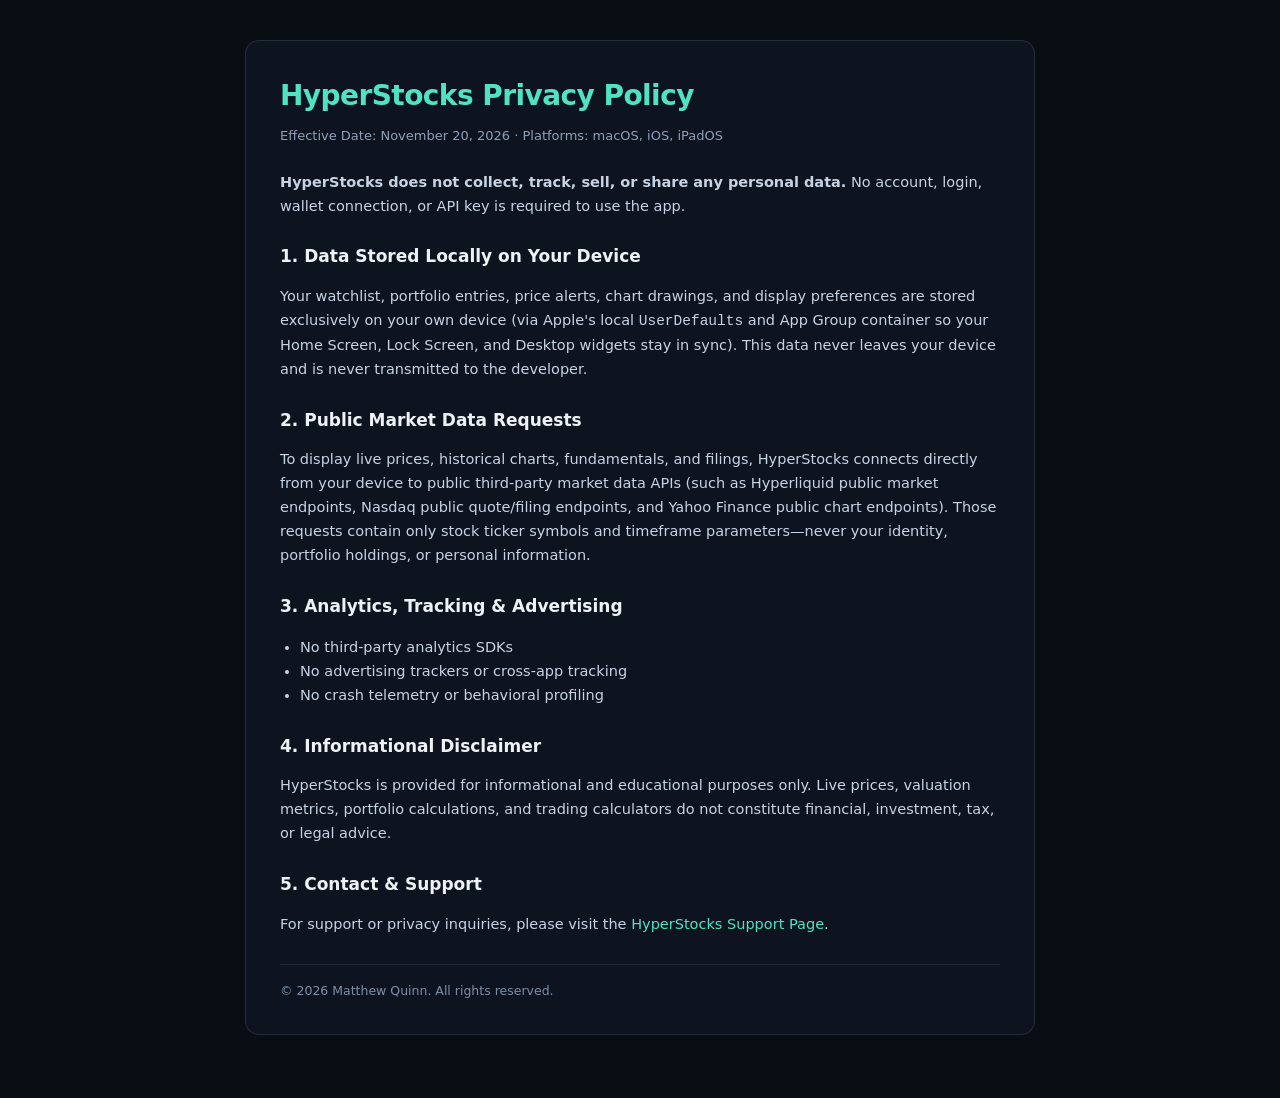
==== privacy.html @ 1368c202 "Add LinkedIn contact link to HyperStocks support page" ====
<!DOCTYPE html>
<html lang="en">
<head>
  <meta charset="UTF-8" />
  <meta name="viewport" content="width=device-width, initial-scale=1.0" />
  <title>HyperStocks — Privacy Policy</title>
  <style>
    :root { color-scheme: dark; }
    body {
      margin: 0;
      padding: 40px 20px 64px;
      background: #090d14;
      color: #e6edf5;
      font-family: -apple-system, BlinkMacSystemFont, "SF Pro Text", system-ui, sans-serif;
      line-height: 1.65;
    }
    main {
      max-width: 720px;
      margin: 0 auto;
      background: #0e141f;
      border: 1px solid rgba(148, 163, 184, 0.16);
      border-radius: 14px;
      padding: 32px 34px;
    }
    h1 { margin: 0 0 6px; font-size: 28px; letter-spacing: -0.02em; color: #50e3c2; }
    .meta { color: #8ea0b8; font-size: 13px; margin-bottom: 24px; }
    h2 { font-size: 17px; margin: 24px 0 8px; color: #eef2f7; }
    p, li { color: #c7d3e3; font-size: 14.5px; }
    ul { padding-left: 20px; }
    a { color: #50e3c2; text-decoration: none; }
    a:hover { text-decoration: underline; }
    footer { margin-top: 28px; padding-top: 16px; border-top: 1px solid rgba(148, 163, 184, 0.14); font-size: 12.5px; color: #7c8ea6; }
  </style>
</head>
<body>
  <main>
    <h1>HyperStocks Privacy Policy</h1>
    <div class="meta">Effective Date: November 20, 2026 · Platforms: macOS, iOS, iPadOS</div>

    <p><strong>HyperStocks does not collect, track, sell, or share any personal data.</strong> No account, login, wallet connection, or API key is required to use the app.</p>

    <h2>1. Data Stored Locally on Your Device</h2>
    <p>Your watchlist, portfolio entries, price alerts, chart drawings, and display preferences are stored exclusively on your own device (via Apple's local <code>UserDefaults</code> and App Group container so your Home Screen, Lock Screen, and Desktop widgets stay in sync). This data never leaves your device and is never transmitted to the developer.</p>

    <h2>2. Public Market Data Requests</h2>
    <p>To display live prices, historical charts, fundamentals, and filings, HyperStocks connects directly from your device to public third-party market data APIs (such as Hyperliquid public market endpoints, Nasdaq public quote/filing endpoints, and Yahoo Finance public chart endpoints). Those requests contain only stock ticker symbols and timeframe parameters—never your identity, portfolio holdings, or personal information.</p>

    <h2>3. Analytics, Tracking &amp; Advertising</h2>
    <ul>
      <li>No third-party analytics SDKs</li>
      <li>No advertising trackers or cross-app tracking</li>
      <li>No crash telemetry or behavioral profiling</li>
    </ul>

    <h2>4. Informational Disclaimer</h2>
    <p>HyperStocks is provided for informational and educational purposes only. Live prices, valuation metrics, portfolio calculations, and trading calculators do not constitute financial, investment, tax, or legal advice.</p>

    <h2>5. Contact &amp; Support</h2>
    <p>For support or privacy inquiries, please visit the <a href="support.html">HyperStocks Support Page</a>.</p>

    <footer>© 2026 Matthew Quinn. All rights reserved.</footer>
  </main>
</body>
</html>
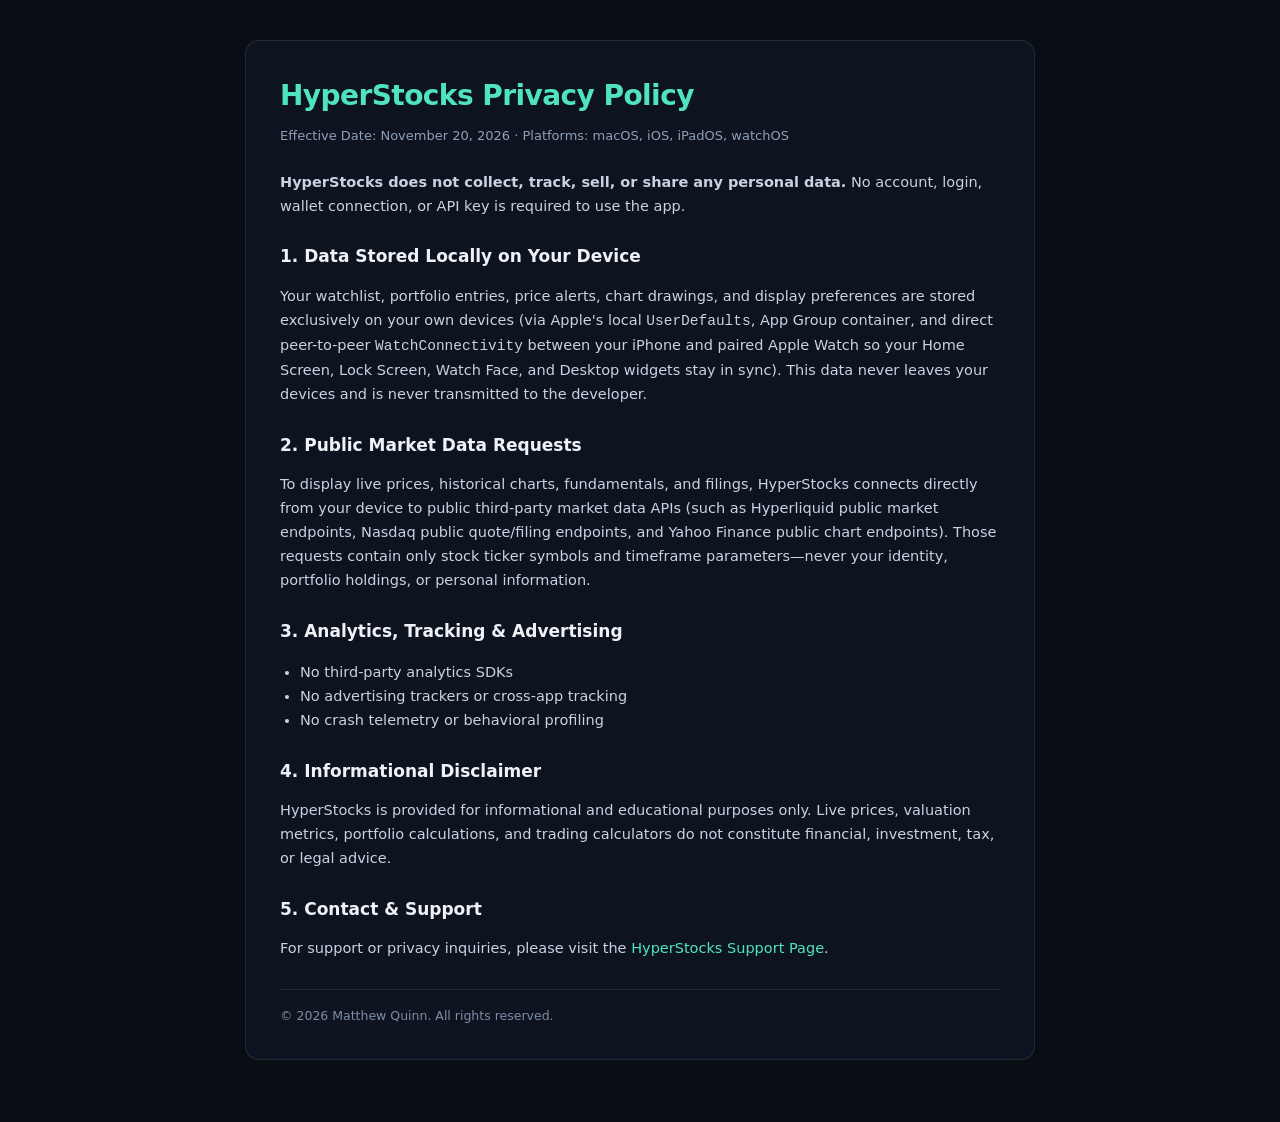
==== commit c41fc42e: "Document Apple Watch (watchOS) support in Privacy Policy" ====
--- a/privacy.html
+++ b/privacy.html
@@ -35,12 +35,12 @@
 <body>
   <main>
     <h1>HyperStocks Privacy Policy</h1>
-    <div class="meta">Effective Date: November 20, 2026 · Platforms: macOS, iOS, iPadOS</div>
+    <div class="meta">Effective Date: November 20, 2026 · Platforms: macOS, iOS, iPadOS, watchOS</div>
 
     <p><strong>HyperStocks does not collect, track, sell, or share any personal data.</strong> No account, login, wallet connection, or API key is required to use the app.</p>
 
     <h2>1. Data Stored Locally on Your Device</h2>
-    <p>Your watchlist, portfolio entries, price alerts, chart drawings, and display preferences are stored exclusively on your own device (via Apple's local <code>UserDefaults</code> and App Group container so your Home Screen, Lock Screen, and Desktop widgets stay in sync). This data never leaves your device and is never transmitted to the developer.</p>
+    <p>Your watchlist, portfolio entries, price alerts, chart drawings, and display preferences are stored exclusively on your own devices (via Apple's local <code>UserDefaults</code>, App Group container, and direct peer-to-peer <code>WatchConnectivity</code> between your iPhone and paired Apple Watch so your Home Screen, Lock Screen, Watch Face, and Desktop widgets stay in sync). This data never leaves your devices and is never transmitted to the developer.</p>
 
     <h2>2. Public Market Data Requests</h2>
     <p>To display live prices, historical charts, fundamentals, and filings, HyperStocks connects directly from your device to public third-party market data APIs (such as Hyperliquid public market endpoints, Nasdaq public quote/filing endpoints, and Yahoo Finance public chart endpoints). Those requests contain only stock ticker symbols and timeframe parameters—never your identity, portfolio holdings, or personal information.</p>
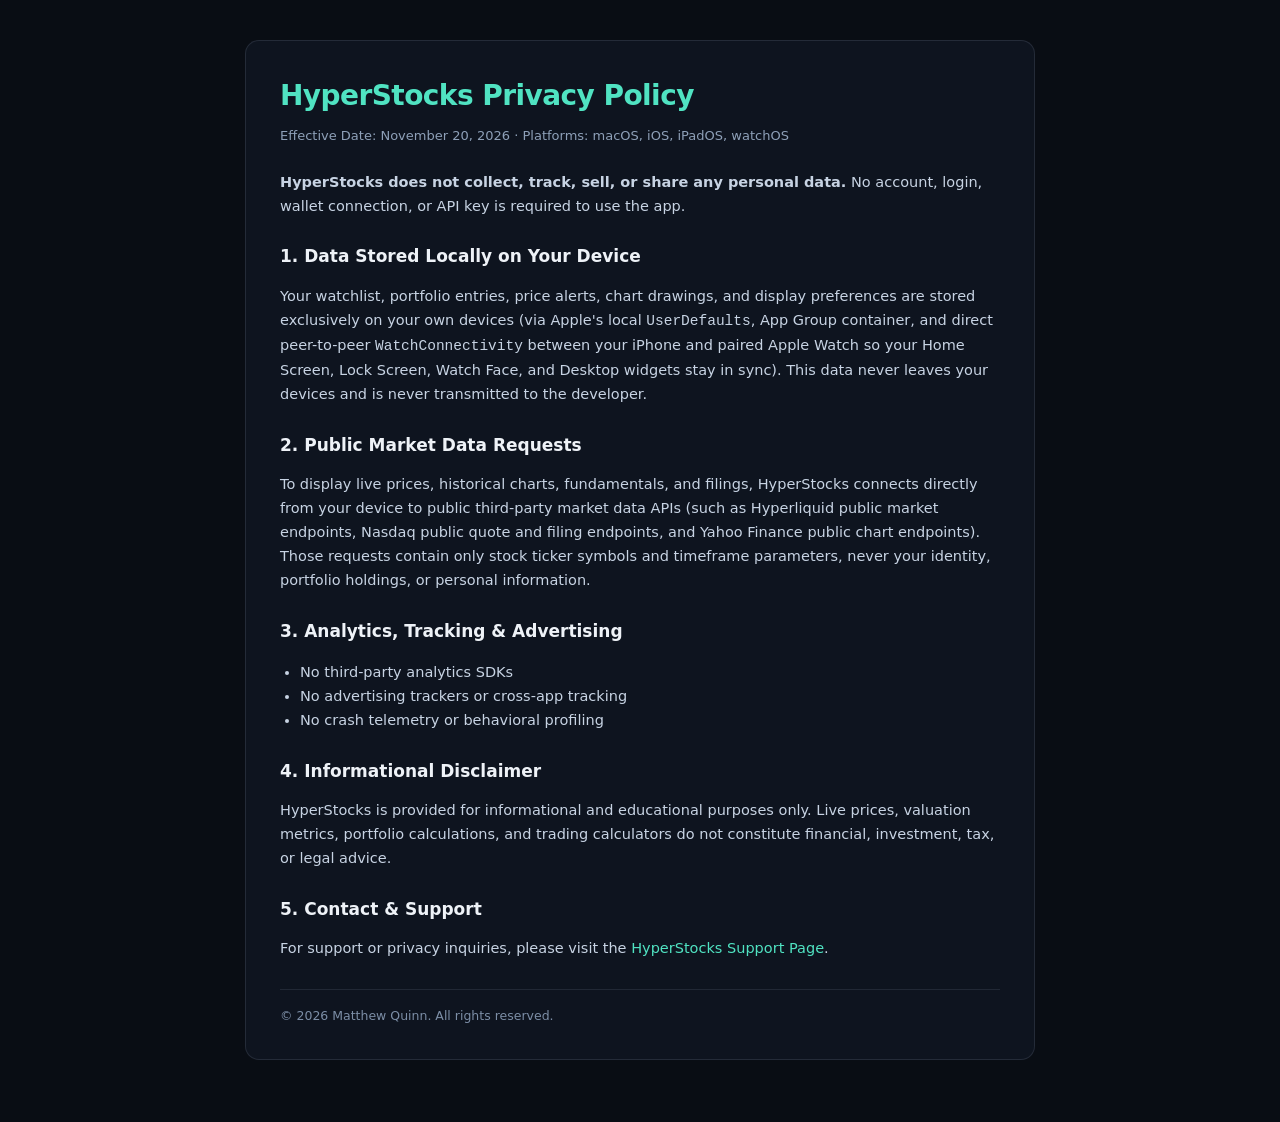
==== commit 41d72d13: "Clean punctuation and remove em dashes in Privacy Policy" ====
--- a/privacy.html
+++ b/privacy.html
@@ -3,7 +3,7 @@
 <head>
   <meta charset="UTF-8" />
   <meta name="viewport" content="width=device-width, initial-scale=1.0" />
-  <title>HyperStocks — Privacy Policy</title>
+  <title>HyperStocks Privacy Policy</title>
   <style>
     :root { color-scheme: dark; }
     body {
@@ -43,7 +43,7 @@
     <p>Your watchlist, portfolio entries, price alerts, chart drawings, and display preferences are stored exclusively on your own devices (via Apple's local <code>UserDefaults</code>, App Group container, and direct peer-to-peer <code>WatchConnectivity</code> between your iPhone and paired Apple Watch so your Home Screen, Lock Screen, Watch Face, and Desktop widgets stay in sync). This data never leaves your devices and is never transmitted to the developer.</p>
 
     <h2>2. Public Market Data Requests</h2>
-    <p>To display live prices, historical charts, fundamentals, and filings, HyperStocks connects directly from your device to public third-party market data APIs (such as Hyperliquid public market endpoints, Nasdaq public quote/filing endpoints, and Yahoo Finance public chart endpoints). Those requests contain only stock ticker symbols and timeframe parameters—never your identity, portfolio holdings, or personal information.</p>
+    <p>To display live prices, historical charts, fundamentals, and filings, HyperStocks connects directly from your device to public third-party market data APIs (such as Hyperliquid public market endpoints, Nasdaq public quote and filing endpoints, and Yahoo Finance public chart endpoints). Those requests contain only stock ticker symbols and timeframe parameters, never your identity, portfolio holdings, or personal information.</p>
 
     <h2>3. Analytics, Tracking &amp; Advertising</h2>
     <ul>
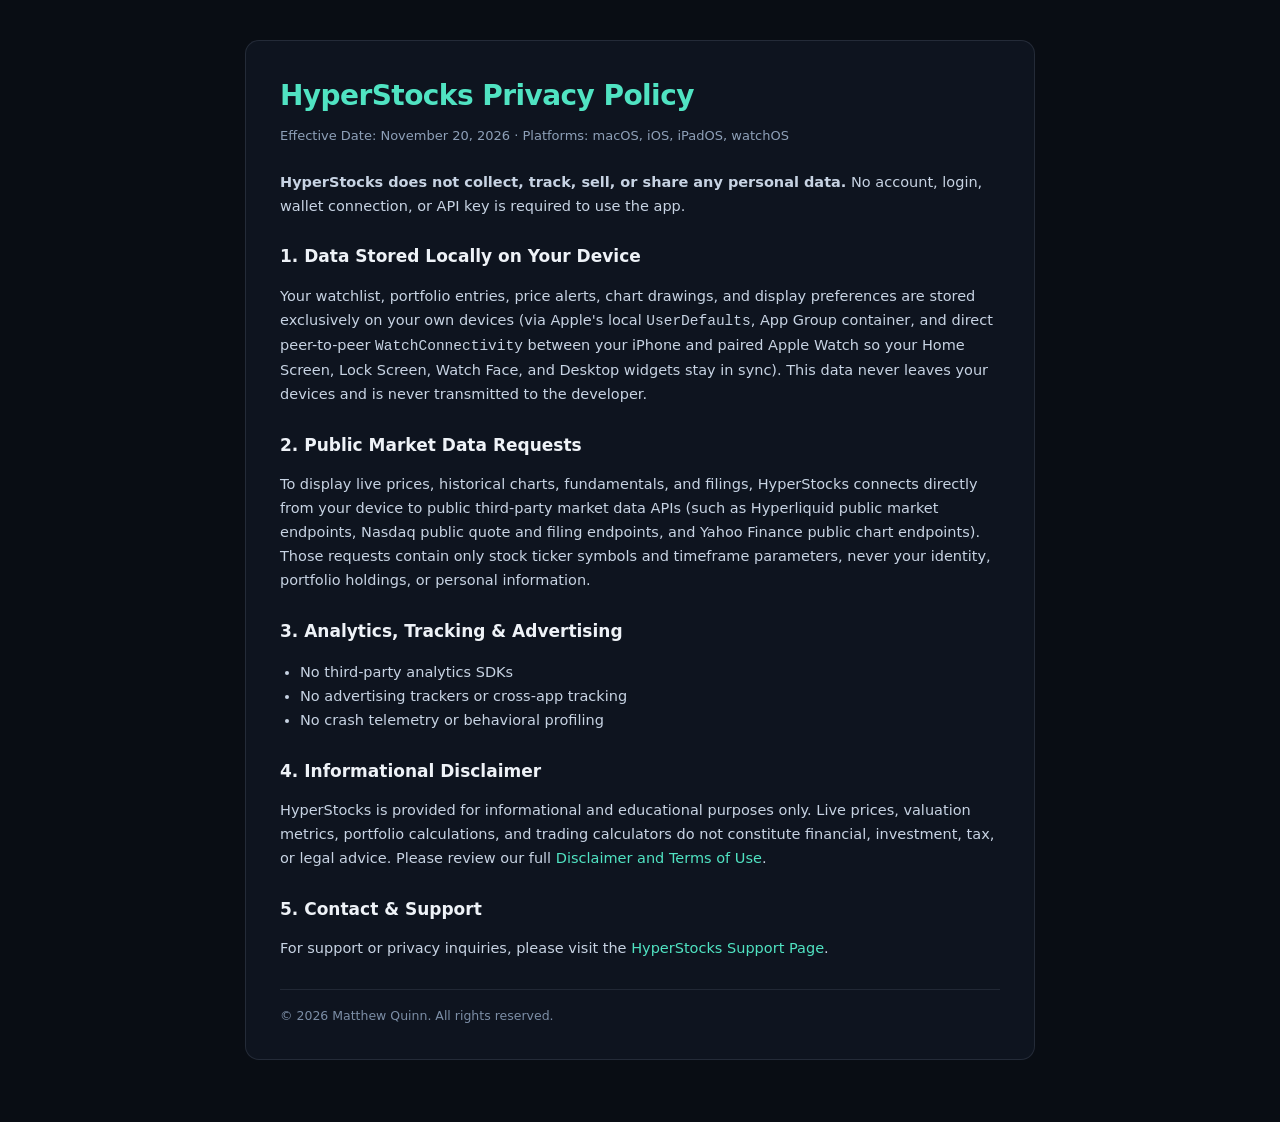
==== commit ac81aa07: "Link Disclaimer and Terms of Use from Privacy Policy" ====
--- a/privacy.html
+++ b/privacy.html
@@ -53,7 +53,7 @@
     </ul>
 
     <h2>4. Informational Disclaimer</h2>
-    <p>HyperStocks is provided for informational and educational purposes only. Live prices, valuation metrics, portfolio calculations, and trading calculators do not constitute financial, investment, tax, or legal advice.</p>
+    <p>HyperStocks is provided for informational and educational purposes only. Live prices, valuation metrics, portfolio calculations, and trading calculators do not constitute financial, investment, tax, or legal advice. Please review our full <a href="terms.html">Disclaimer and Terms of Use</a>.</p>
 
     <h2>5. Contact &amp; Support</h2>
     <p>For support or privacy inquiries, please visit the <a href="support.html">HyperStocks Support Page</a>.</p>
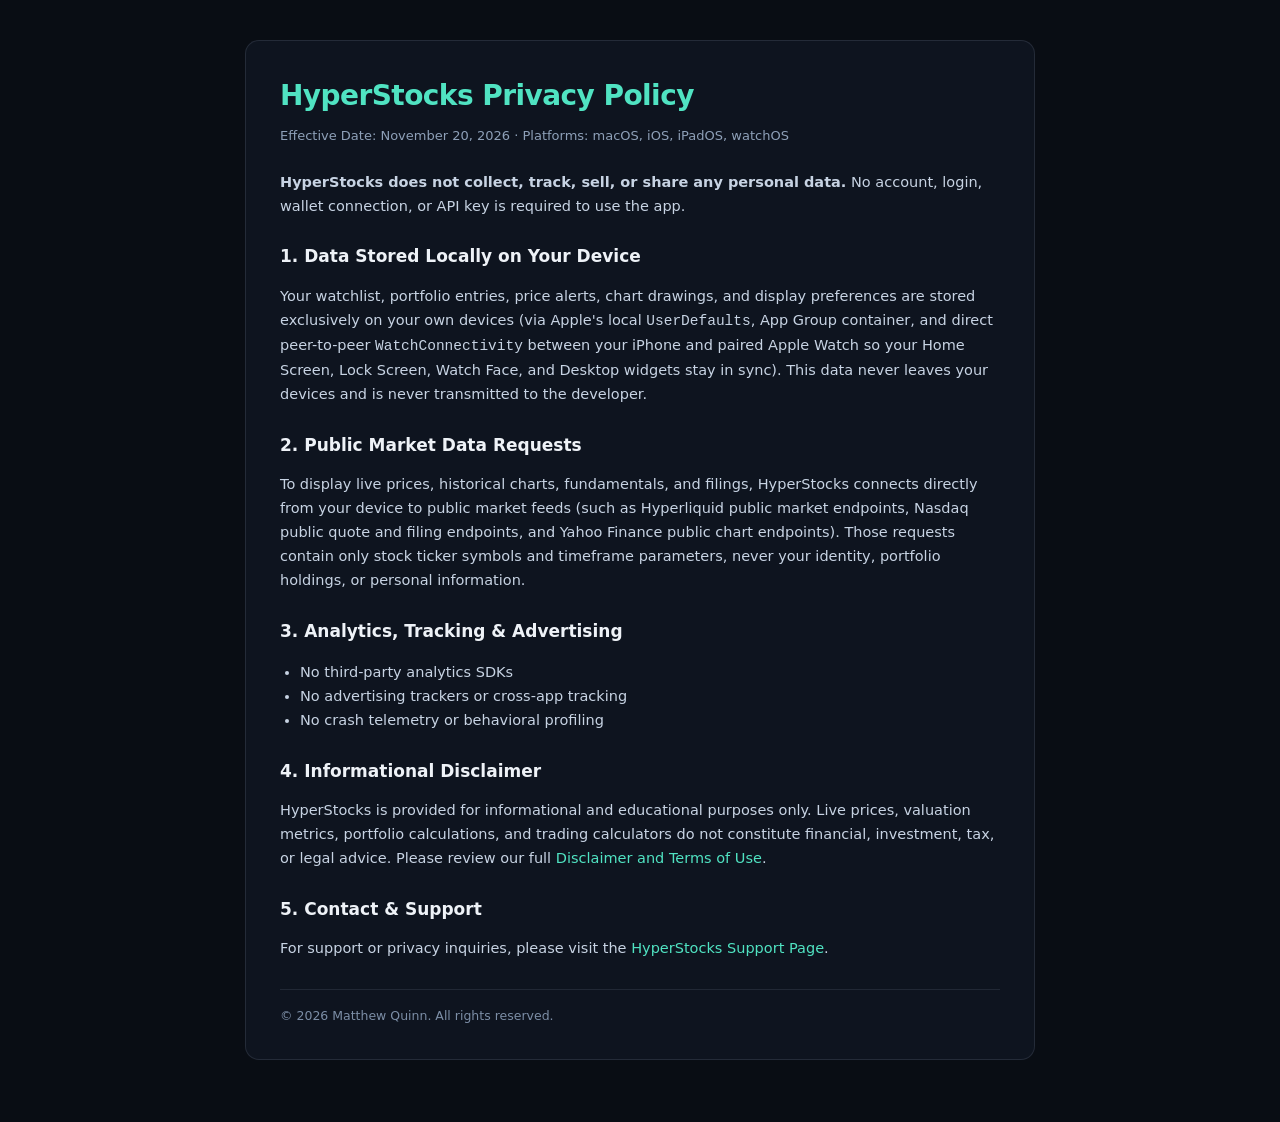
==== commit ca42c21d: "Clarify public market feeds wording in Privacy Policy" ====
--- a/privacy.html
+++ b/privacy.html
@@ -43,7 +43,7 @@
     <p>Your watchlist, portfolio entries, price alerts, chart drawings, and display preferences are stored exclusively on your own devices (via Apple's local <code>UserDefaults</code>, App Group container, and direct peer-to-peer <code>WatchConnectivity</code> between your iPhone and paired Apple Watch so your Home Screen, Lock Screen, Watch Face, and Desktop widgets stay in sync). This data never leaves your devices and is never transmitted to the developer.</p>
 
     <h2>2. Public Market Data Requests</h2>
-    <p>To display live prices, historical charts, fundamentals, and filings, HyperStocks connects directly from your device to public third-party market data APIs (such as Hyperliquid public market endpoints, Nasdaq public quote and filing endpoints, and Yahoo Finance public chart endpoints). Those requests contain only stock ticker symbols and timeframe parameters, never your identity, portfolio holdings, or personal information.</p>
+    <p>To display live prices, historical charts, fundamentals, and filings, HyperStocks connects directly from your device to public market feeds (such as Hyperliquid public market endpoints, Nasdaq public quote and filing endpoints, and Yahoo Finance public chart endpoints). Those requests contain only stock ticker symbols and timeframe parameters, never your identity, portfolio holdings, or personal information.</p>
 
     <h2>3. Analytics, Tracking &amp; Advertising</h2>
     <ul>
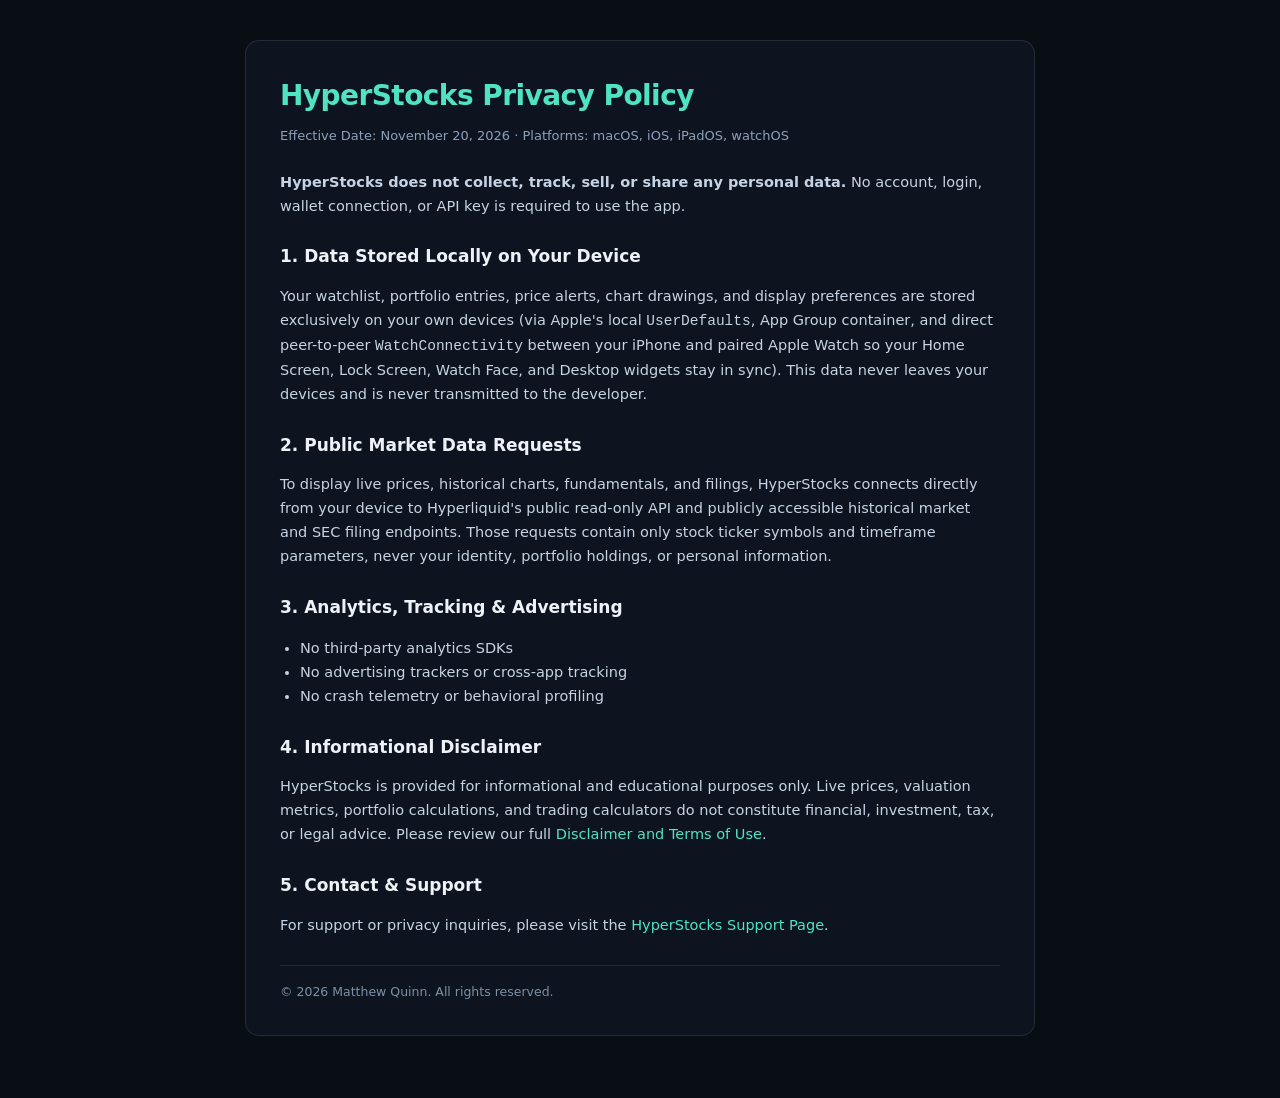
==== commit acc443c8: "Align public market API wording in Privacy Policy" ====
--- a/privacy.html
+++ b/privacy.html
@@ -43,7 +43,7 @@
     <p>Your watchlist, portfolio entries, price alerts, chart drawings, and display preferences are stored exclusively on your own devices (via Apple's local <code>UserDefaults</code>, App Group container, and direct peer-to-peer <code>WatchConnectivity</code> between your iPhone and paired Apple Watch so your Home Screen, Lock Screen, Watch Face, and Desktop widgets stay in sync). This data never leaves your devices and is never transmitted to the developer.</p>
 
     <h2>2. Public Market Data Requests</h2>
-    <p>To display live prices, historical charts, fundamentals, and filings, HyperStocks connects directly from your device to public market feeds (such as Hyperliquid public market endpoints, Nasdaq public quote and filing endpoints, and Yahoo Finance public chart endpoints). Those requests contain only stock ticker symbols and timeframe parameters, never your identity, portfolio holdings, or personal information.</p>
+    <p>To display live prices, historical charts, fundamentals, and filings, HyperStocks connects directly from your device to Hyperliquid's public read-only API and publicly accessible historical market and SEC filing endpoints. Those requests contain only stock ticker symbols and timeframe parameters, never your identity, portfolio holdings, or personal information.</p>
 
     <h2>3. Analytics, Tracking &amp; Advertising</h2>
     <ul>
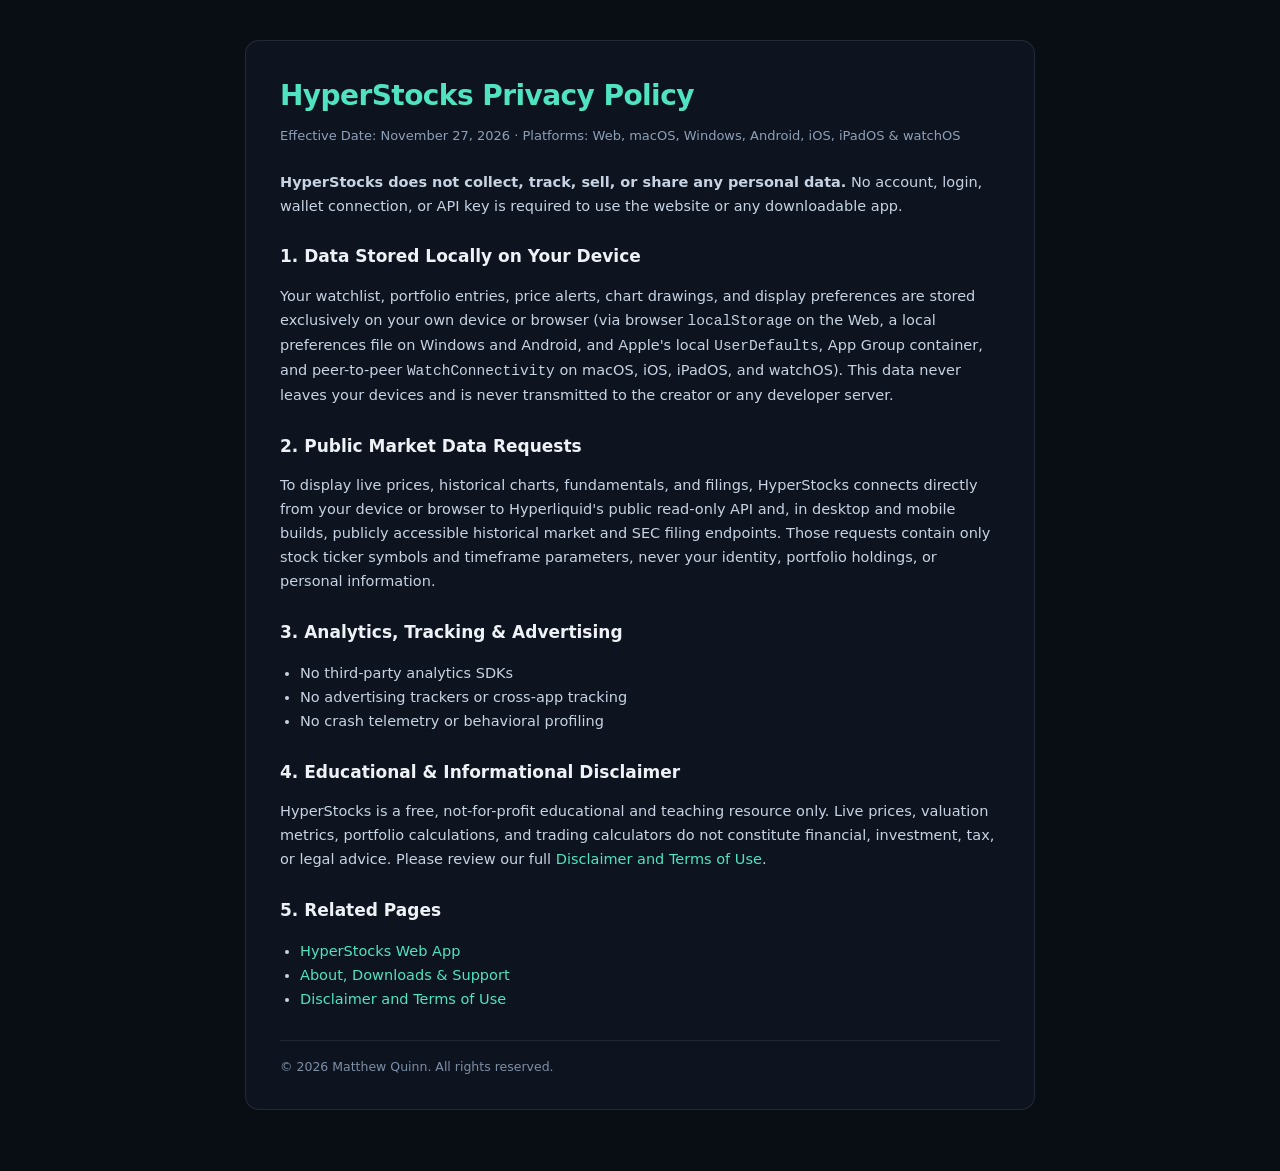
==== commit 12640166: "HyperStocks Web v3.8.1" ====
--- a/privacy.html
+++ b/privacy.html
@@ -4,6 +4,7 @@
   <meta charset="UTF-8" />
   <meta name="viewport" content="width=device-width, initial-scale=1.0" />
   <title>HyperStocks Privacy Policy</title>
+  <link rel="icon" type="image/svg+xml" href="data:image/svg+xml,%3Csvg xmlns='http://www.w3.org/2000/svg' viewBox='0 0 24 24'%3E%3Crect width='24' height='24' rx='5' fill='%23090d14'/%3E%3Crect x='4' y='10' width='3.2' height='8' rx='1' fill='%2300d395'/%3E%3Crect x='10.4' y='7' width='3.2' height='7' rx='1' fill='%23ff4d6d'/%3E%3Crect x='16.8' y='4' width='3.2' height='9' rx='1' fill='%2350e3c2'/%3E%3C/svg%3E" />
   <style>
     :root { color-scheme: dark; }
     body {
@@ -35,15 +36,15 @@
 <body>
   <main>
     <h1>HyperStocks Privacy Policy</h1>
-    <div class="meta">Effective Date: November 20, 2026 · Platforms: macOS, iOS, iPadOS, watchOS</div>
+    <div class="meta">Effective Date: November 27, 2026 · Platforms: Web, macOS, Windows, Android, iOS, iPadOS &amp; watchOS</div>
 
-    <p><strong>HyperStocks does not collect, track, sell, or share any personal data.</strong> No account, login, wallet connection, or API key is required to use the app.</p>
+    <p><strong>HyperStocks does not collect, track, sell, or share any personal data.</strong> No account, login, wallet connection, or API key is required to use the website or any downloadable app.</p>
 
     <h2>1. Data Stored Locally on Your Device</h2>
-    <p>Your watchlist, portfolio entries, price alerts, chart drawings, and display preferences are stored exclusively on your own devices (via Apple's local <code>UserDefaults</code>, App Group container, and direct peer-to-peer <code>WatchConnectivity</code> between your iPhone and paired Apple Watch so your Home Screen, Lock Screen, Watch Face, and Desktop widgets stay in sync). This data never leaves your devices and is never transmitted to the developer.</p>
+    <p>Your watchlist, portfolio entries, price alerts, chart drawings, and display preferences are stored exclusively on your own device or browser (via browser <code>localStorage</code> on the Web, a local preferences file on Windows and Android, and Apple's local <code>UserDefaults</code>, App Group container, and peer-to-peer <code>WatchConnectivity</code> on macOS, iOS, iPadOS, and watchOS). This data never leaves your devices and is never transmitted to the creator or any developer server.</p>
 
     <h2>2. Public Market Data Requests</h2>
-    <p>To display live prices, historical charts, fundamentals, and filings, HyperStocks connects directly from your device to Hyperliquid's public read-only API and publicly accessible historical market and SEC filing endpoints. Those requests contain only stock ticker symbols and timeframe parameters, never your identity, portfolio holdings, or personal information.</p>
+    <p>To display live prices, historical charts, fundamentals, and filings, HyperStocks connects directly from your device or browser to Hyperliquid's public read-only API and, in desktop and mobile builds, publicly accessible historical market and SEC filing endpoints. Those requests contain only stock ticker symbols and timeframe parameters, never your identity, portfolio holdings, or personal information.</p>
 
     <h2>3. Analytics, Tracking &amp; Advertising</h2>
     <ul>
@@ -52,11 +53,15 @@
       <li>No crash telemetry or behavioral profiling</li>
     </ul>
 
-    <h2>4. Informational Disclaimer</h2>
-    <p>HyperStocks is provided for informational and educational purposes only. Live prices, valuation metrics, portfolio calculations, and trading calculators do not constitute financial, investment, tax, or legal advice. Please review our full <a href="terms.html">Disclaimer and Terms of Use</a>.</p>
+    <h2>4. Educational &amp; Informational Disclaimer</h2>
+    <p>HyperStocks is a free, not-for-profit educational and teaching resource only. Live prices, valuation metrics, portfolio calculations, and trading calculators do not constitute financial, investment, tax, or legal advice. Please review our full <a href="terms.html">Disclaimer and Terms of Use</a>.</p>
 
-    <h2>5. Contact &amp; Support</h2>
-    <p>For support or privacy inquiries, please visit the <a href="support.html">HyperStocks Support Page</a>.</p>
+    <h2>5. Related Pages</h2>
+    <ul>
+      <li><a href="index.html">HyperStocks Web App</a></li>
+      <li><a href="support.html">About, Downloads &amp; Support</a></li>
+      <li><a href="terms.html">Disclaimer and Terms of Use</a></li>
+    </ul>
 
     <footer>© 2026 Matthew Quinn. All rights reserved.</footer>
   </main>
